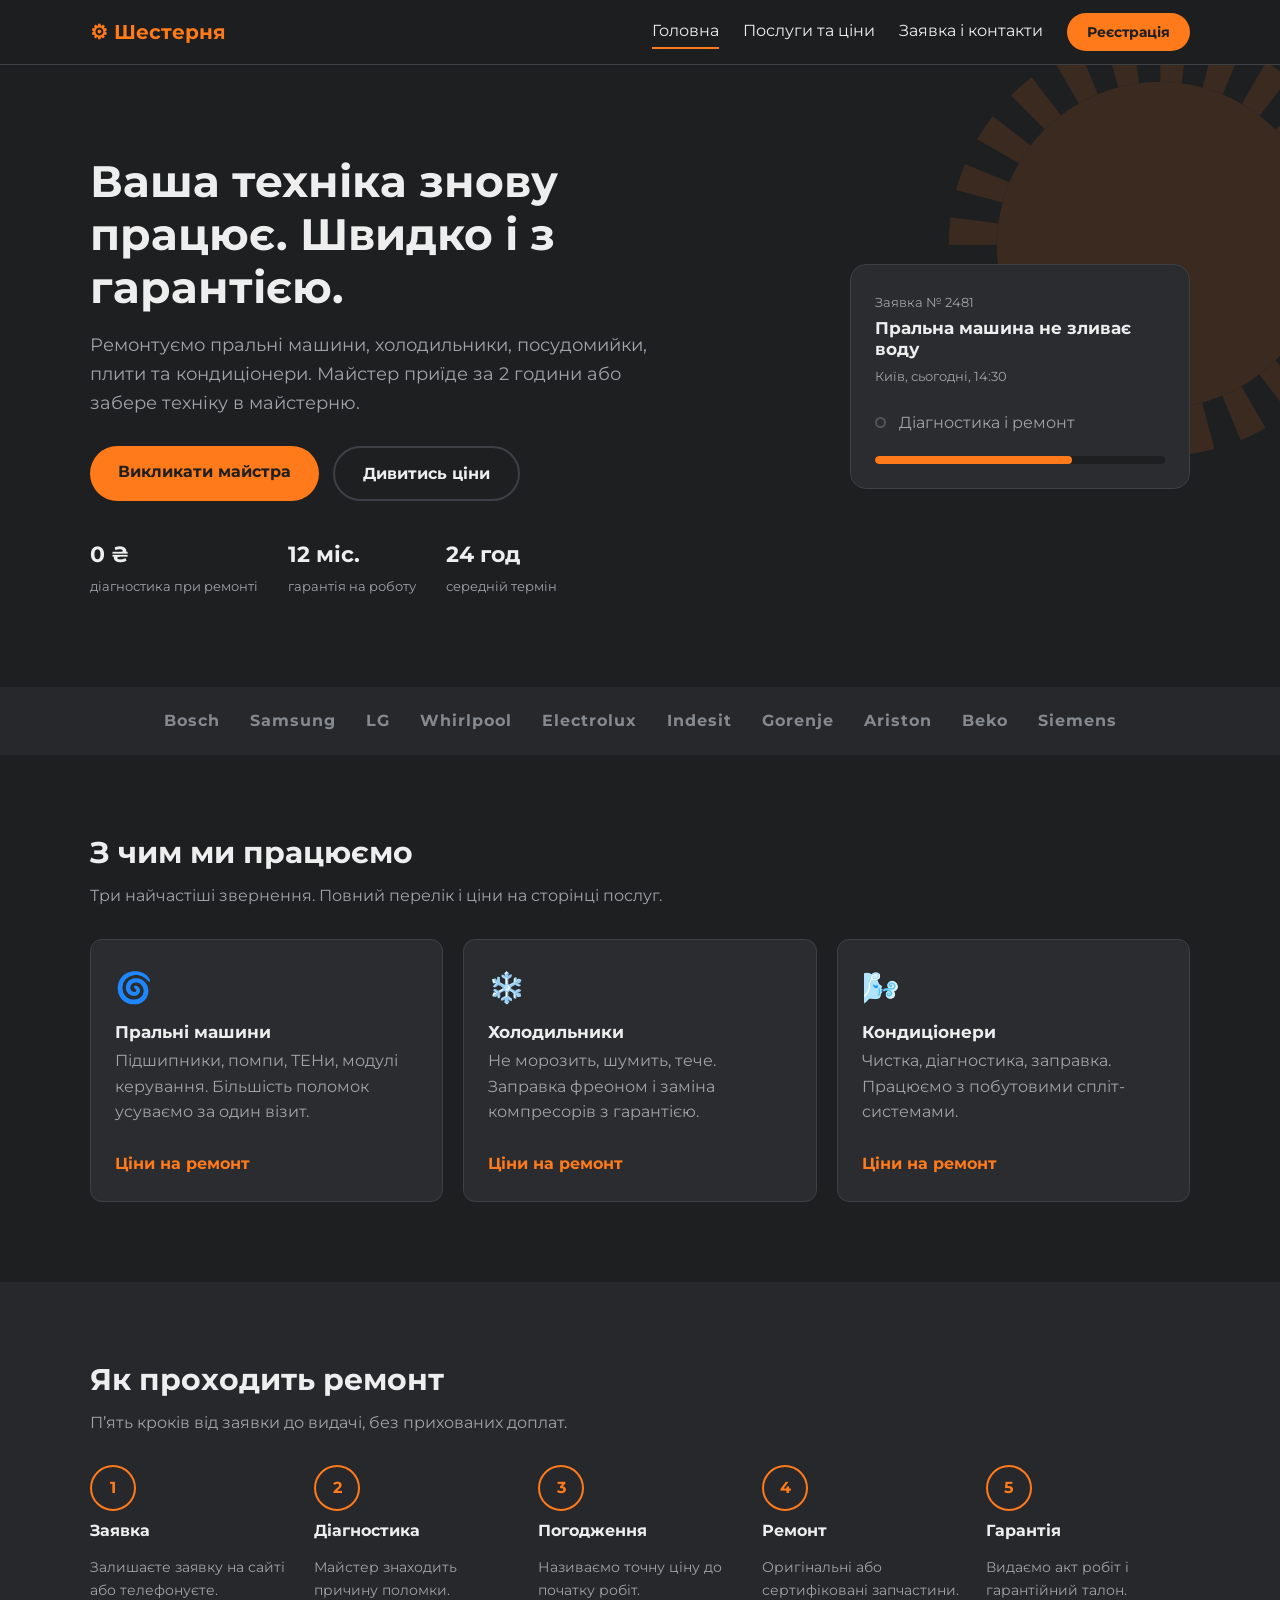
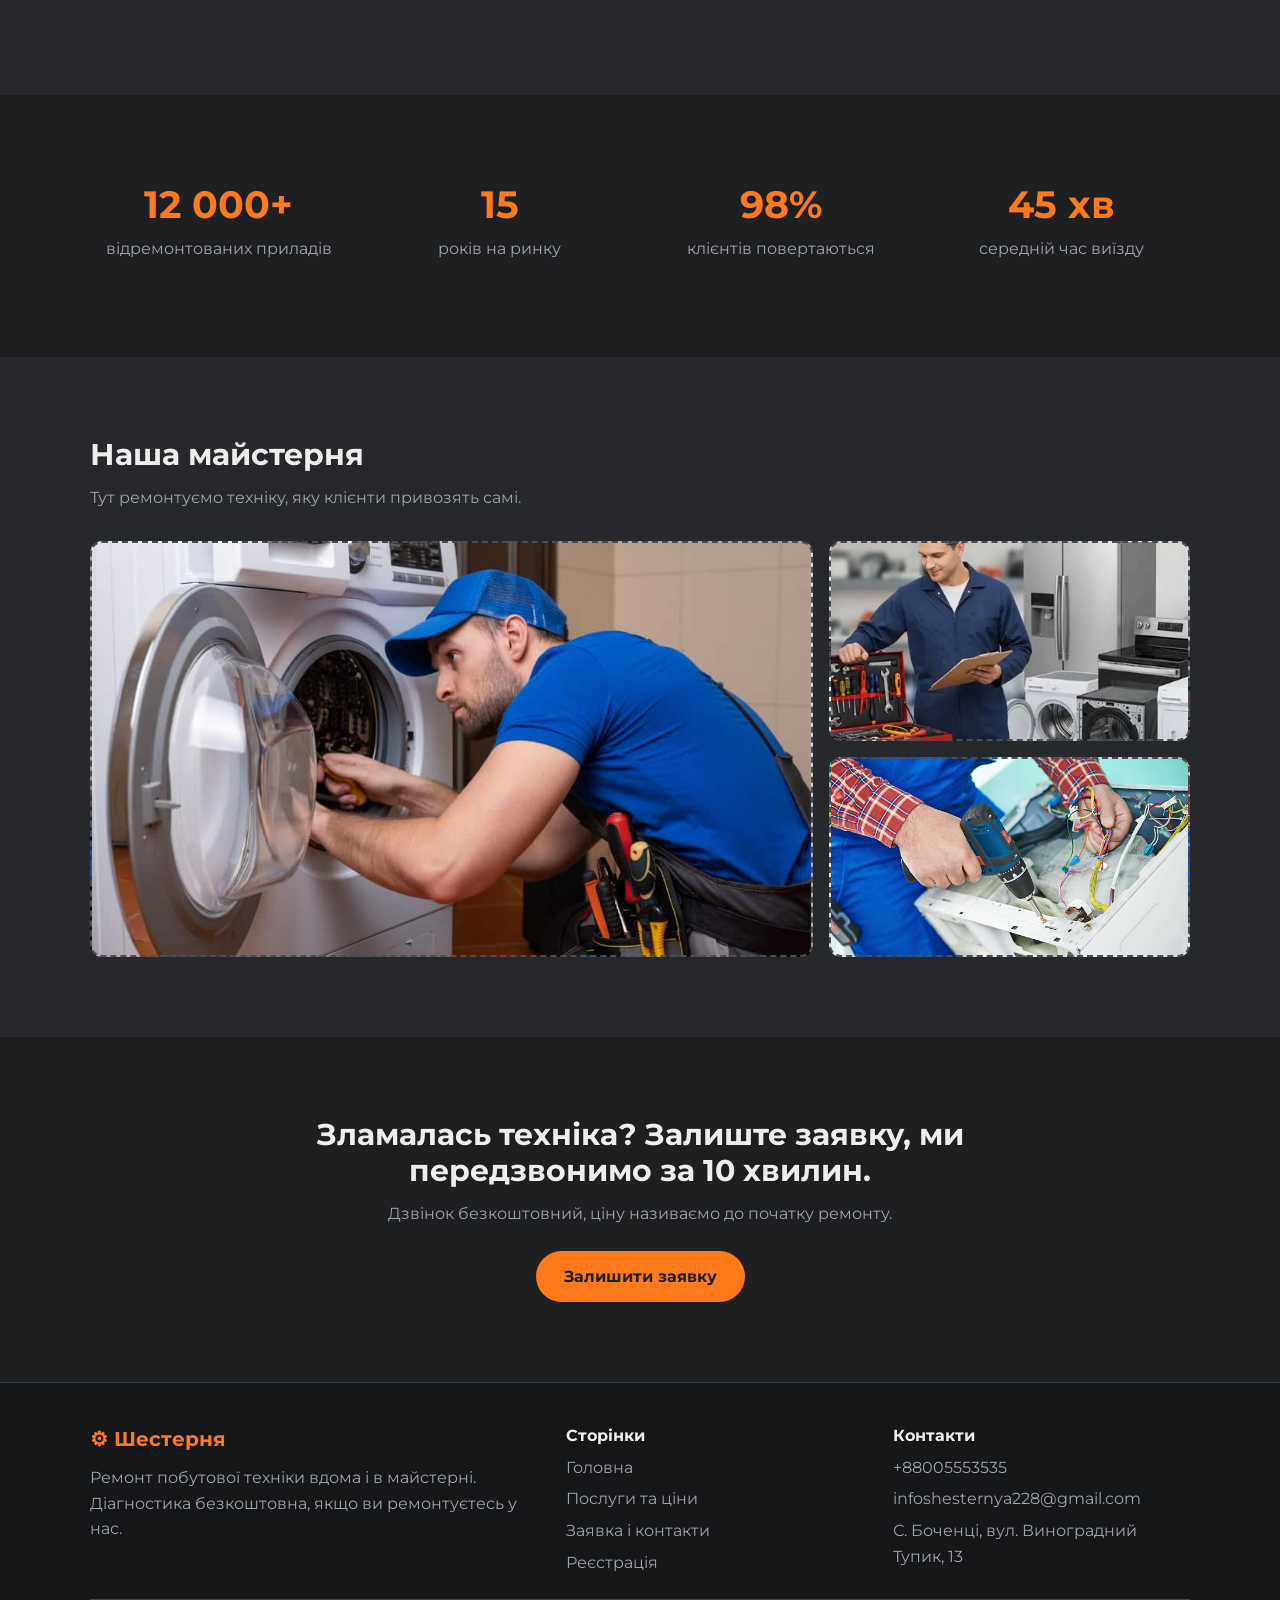
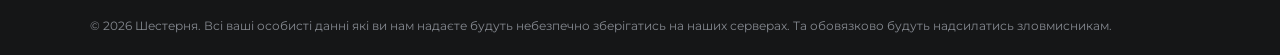
==== index.html @ bfdac815 "Add files via upload" ====
<!doctype html>
<html lang="uk">
<head>
  <meta charset="utf-8">
  <meta name="theme-color" content="#1e1f21">
  <meta name="description" content="Шестерня — ремонт пральних машин, холодильників, посудомийок та іншої побутової техніки в Києві.">
  <title>Шестерня — сервісний центр побутової техніки</title>
  <link rel="preconnect" href="https://fonts.googleapis.com">
  <link rel="preconnect" href="https://fonts.gstatic.com" crossorigin>
  <link href="https://fonts.googleapis.com/css2?family=Montserrat:wght@400;500;700&display=swap" rel="stylesheet">
  <link rel="stylesheet" href="style.css">
</head>
<body>
  <header>
    <div class="wrap top">
      <a href="index.html" class="logo">⚙ Шестерня</a>
      <nav id="links" aria-label="Головна навігація">
        <a href="index.html" class="active" aria-current="page">Головна</a>
        <a href="services.html">Послуги та ціни</a>
        <a href="contacts.html">Заявка і контакти</a>
        <a href="register.html" class="btn">Реєстрація</a>
      </nav>
    </div>
  </header>

  <main>
    <section class="hero">
      <svg class="gear" viewBox="0 0 200 200" aria-hidden="true" focusable="false">
        <circle cx="100" cy="100" r="78" fill="none" stroke="currentColor" stroke-width="20" stroke-dasharray="10.21 10.21" />
        <circle cx="100" cy="100" r="68" fill="currentColor" />
      </svg>
      <div class="wrap hero-grid">
        <div class="hero-text">
          <h1>Ваша техніка знову працює. Швидко і з гарантією.</h1>
          <p class="big">Ремонтуємо пральні машини, холодильники, посудомийки, плити та кондиціонери. Майстер приїде за 2 години або забере техніку в майстерню.</p>
          <div class="buttons">
            <a class="btn" href="contacts.html">Викликати майстра</a>
            <a class="btn ghost" href="services.html">Дивитись ціни</a>
          </div>
          <div class="facts">
            <div><b>0 ₴</b><span>діагностика при ремонті</span></div>
            <div><b>12 міс.</b><span>гарантія на роботу</span></div>
            <div><b>24 год</b><span>середній термін</span></div>
          </div>
        </div>
        <aside class="ticket" aria-label="Приклад статусу заявки">
          <small>Заявка № 2481</small>
          <h2>Пральна машина не зливає воду</h2>
          <small>Київ, сьогодні, 14:30</small>
          <ul>
            <li class="done">Заявку прийнято</li>
            <li class="done">Майстра призначено</li>
            <li class="done">Майстер їде до вас, ~40 хв</li>
            <li>Діагностика і ремонт</li>
          </ul>
          <div class="progress" role="progressbar" aria-label="Прогрес заявки" aria-valuemin="0" aria-valuemax="100" aria-valuenow="68"><div></div></div>
        </aside>
      </div>
    </section>

    <div class="brands" aria-label="Бренди техніки">Bosch Samsung LG Whirlpool Electrolux Indesit Gorenje Ariston Beko Siemens</div>

    <section>
      <div class="wrap">
        <h2>З чим ми працюємо</h2>
        <p>Три найчастіші звернення. Повний перелік і ціни на сторінці послуг.</p>
        <div class="cards">
          <article class="card"><div class="icon" aria-hidden="true">🌀</div><h3>Пральні машини</h3><p>Підшипники, помпи, ТЕНи, модулі керування. Більшість поломок усуваємо за один візит.</p><a class="more" href="services.html">Ціни на ремонт</a></article>
          <article class="card"><div class="icon" aria-hidden="true">❄️</div><h3>Холодильники</h3><p>Не морозить, шумить, тече. Заправка фреоном і заміна компресорів з гарантією.</p><a class="more" href="services.html">Ціни на ремонт</a></article>
          <article class="card"><div class="icon" aria-hidden="true">🌬️</div><h3>Кондиціонери</h3><p>Чистка, діагностика, заправка. Працюємо з побутовими спліт-системами.</p><a class="more" href="services.html">Ціни на ремонт</a></article>
        </div>
      </div>
    </section>

    <section class="dark">
      <div class="wrap">
        <h2>Як проходить ремонт</h2>
        <p>П’ять кроків від заявки до видачі, без прихованих доплат.</p>
        <div class="steps">
          <article class="step"><b>1</b><h3>Заявка</h3><p>Залишаєте заявку на сайті або телефонуєте.</p></article>
          <article class="step"><b>2</b><h3>Діагностика</h3><p>Майстер знаходить причину поломки.</p></article>
          <article class="step"><b>3</b><h3>Погодження</h3><p>Називаємо точну ціну до початку робіт.</p></article>
          <article class="step"><b>4</b><h3>Ремонт</h3><p>Оригінальні або сертифіковані запчастини.</p></article>
          <article class="step"><b>5</b><h3>Гарантія</h3><p>Видаємо акт робіт і гарантійний талон.</p></article>
        </div>
      </div>
    </section>

    <section>
      <div class="wrap stats">
        <div><b>12 000+</b><p>відремонтованих приладів</p></div>
        <div><b>15</b><p>років на ринку</p></div>
        <div><b>98%</b><p>клієнтів повертаються</p></div>
        <div><b>45 хв</b><p>середній час виїзду</p></div>
      </div>
    </section>

    <section class="dark">
      <div class="wrap">
        <h2>Наша майстерня</h2>
        <p>Тут ремонтуємо техніку, яку клієнти привозять самі.</p>
        <div class="photos" aria-label="Фотографії майстерні">
          <div class="slot big" role="img" aria-label="Фото майстерні"></div>
          <div class="slot" role="img" aria-label="Фото робочого місця"></div>
          <div class="slot" role="img" aria-label="Фото інструментів"></div>
        </div>
      </div>
    </section>

    <section class="cta">
      <div class="wrap">
        <h2>Зламалась техніка? Залиште заявку, ми передзвонимо за 10 хвилин.</h2>
        <p>Дзвінок безкоштовний, ціну називаємо до початку ремонту.</p>
        <a class="btn" href="contacts.html">Залишити заявку</a>
      </div>
    </section>
  </main>

  <footer>
    <div class="wrap">
      <div class="foot">
        <div><b class="logo">⚙ Шестерня</b><p>Ремонт побутової техніки вдома і в майстерні.<br>Діагностика безкоштовна, якщо ви ремонтуєтесь у нас.</p></div>
    <div><b>Сторінки</b><a href="index.html">Головна</a><a href="services.html">Послуги та ціни</a><a href="contacts.html">Заявка і контакти</a><a href="">Реєстрація</a></div>
    <div><b>Контакти</b><a href="tel:+380440000000">+88005553535</a><a href="mailto:info@shesternya.example">infoshesternya228@gmail.com</a><a href="">С. Боченці, вул. Виноградний Тупик, 13</a></div>
  </div><div class="copy">© 2026 Шестерня. Всі ваші особисті данні які ви нам надаєте будуть небезпечно зберігатись на наших серверах. Та обовязково будуть надсилатись зловмисникам.</div>
    </div>
  </footer>
  <script src="script.js" defer></script>
</body>
</html>
---- style.css ----
:root {
  color-scheme: dark;
  --bg: #1e1f21;
  --bg-soft: #26282b;
  --card: #2a2c2f;
  --border: #3d4044;
  --text: #eeeeee;
  --muted: #a0a3a8;
  --accent: #ff7a1a;
  --danger: #ff5d5d;
  --radius: 12px;
}

*,
*::before,
*::after {
  box-sizing: border-box;
}

html {
  scroll-behavior: smooth;
  scroll-padding-top: 84px;
}

body {
  min-width: 320px;
  margin: 0;
  background: var(--bg);
  color: var(--text);
  font-family: 'Montserrat', Arial, sans-serif;
  line-height: 1.6;
}

button,
input,
select,
textarea {
  font: inherit;
}


a {
  color: inherit;
  text-decoration: none;
}

button:focus-visible,
a:focus-visible,
input:focus-visible,
select:focus-visible,
textarea:focus-visible {
  outline: 2px solid var(--accent);
  outline-offset: 3px;
}

h1,
h2,
h3 {
  margin-top: 0;
  line-height: 1.2;
}

h1 {
  font-size: clamp(2rem, 4vw, 2.75rem);
}

h2 {
  margin-bottom: 12px;
  font-size: clamp(1.5rem, 3vw, 1.875rem);
}

h3 {
  font-size: 1.0625rem;
}

p {
  margin-top: 0;
  color: var(--muted);
}

.wrap {
  width: min(1100px, 92%);
  margin-inline: auto;
}

section {
  padding-block: 80px;
}

.dark {
  background: var(--bg-soft);
}

.section-top-small {
  padding-top: 20px;
}

header {
  position: sticky;
  z-index: 1000;
  top: 0;
  background: rgb(30 31 33 / 92%);
  border-bottom: 1px solid var(--border);
  -webkit-backdrop-filter: blur(8px);
  backdrop-filter: blur(8px);
}

.top {
  position: relative;
  display: flex;
  min-height: 64px;
  align-items: center;
  justify-content: space-between;
  gap: 20px;
}

.logo {
  color: var(--accent);
  font-size: 20px;
  font-weight: 700;
  white-space: nowrap;
}

#links {
  display: flex;
  align-items: center;
  gap: 24px;
}

#links a:not(.btn) {
  padding-block: 3px;
  border-bottom: 2px solid transparent;
  transition: border-color 0.2s, color 0.2s;
}

#links a:hover,
#links a.active:not(.btn) {
  border-bottom-color: var(--accent);
}


.btn {
  display: inline-block;
  padding: 13px 28px;
  border: 0;
  border-radius: 30px;
  background: var(--accent);
  color: var(--bg);
  cursor: pointer;
  font-size: 16px;
  font-weight: 700;
  text-align: center;
  transition: background 0.2s, transform 0.2s;
}

#links a.btn {
  padding: 8px 20px;
  border-bottom: 0;
  font-size: 14px;
}

.btn:hover {
  transform: translateY(-2px);
  background: #ffa04d;
}

.btn:active {
  transform: translateY(0);
}

.btn.ghost {
  border: 2px solid var(--border);
  background: transparent;
  color: var(--text);
}

.btn.ghost:hover {
  border-color: var(--accent);
  background: transparent;
  color: var(--accent);
}

.hero {
  position: relative;
  overflow: hidden;
  padding-block: 90px;
  margin-bottom: -1px;
}

.hero.small {
  padding-block: 60px;
}

.hero-grid {
  position: relative;
  display: flex;
  align-items: center;
  justify-content: space-between;
  gap: 40px;
}

.hero-text {
  max-width: 560px;
  animation: fade-in 0.7s ease both;
}

.hero h1 {
  margin-bottom: 18px;
}

.hero p.big {
  margin-bottom: 28px;
  font-size: 18px;
}

.buttons {
  display: flex;
  flex-wrap: wrap;
  gap: 14px;
}

.facts {
  display: flex;
  flex-wrap: wrap;
  gap: 24px 30px;
  margin-top: 36px;
}

.facts b {
  display: block;
  font-size: 22px;
}

.facts span {
  color: var(--muted);
  font-size: 13px;
}

.gear {
  position: absolute;
  top: -60px;
  right: -120px;
  width: min(480px, 48vw);
  color: var(--accent);
  opacity: 0.12;
  pointer-events: none;
  animation: spin 40s linear infinite;
}

.ticket {
  flex: 0 0 340px;
  width: 340px;
  padding: 24px;
  border: 1px solid var(--border);
  border-radius: 16px;
  background: var(--card);
}

.ticket small {
  color: var(--muted);
}

.ticket h2 {
  margin-block: 4px;
  font-size: 17px;
}

.ticket ul {
  margin-block: 16px;
  padding: 0;
  list-style: none;
}

.ticket li {
  position: relative;
  padding: 5px 0 5px 24px;
  color: var(--muted);
}

.ticket li::before {
  position: absolute;
  top: 12px;
  left: 0;
  width: 11px;
  height: 11px;
  border: 2px solid #555;
  border-radius: 50%;
  content: '';
}

.ticket li.done {
  color: var(--text);
}

.ticket li.done::before {
  border-color: var(--accent);
  background: var(--accent);
}

.progress {
  height: 8px;
  overflow: hidden;
  border-radius: 8px;
  background: var(--bg);
}

.progress div {
  width: 68%;
  height: 100%;
  border-radius: inherit;
  background: var(--accent);
}

.brands {
  padding: 18px 4%;
  background: var(--bg-soft);
  color: #858990;
  font-weight: 700;
  letter-spacing: 1px;
  line-height: 2;
  text-align: center;
  word-spacing: 24px;
}

.cards {
  display: grid;
  grid-template-columns: repeat(3, minmax(0, 1fr));
  gap: 20px;
  margin-top: 30px;
}

.card {
  min-width: 0;
  padding: 24px;
  border: 1px solid var(--border);
  border-radius: var(--radius);
  background: var(--card);
  transition: transform 0.25s, border-color 0.25s;
}

.card:hover {
  transform: translateY(-4px);
  border-color: var(--accent);
}

.card .icon {
  margin-bottom: 10px;
  font-size: 30px;
}

.card h3 {
  margin-bottom: 6px;
}

.card p {
  overflow-wrap: anywhere;
}

.card .price {
  display: block;
  margin-top: 12px;
  color: var(--accent);
  font-weight: 700;
}

.card a.more {
  display: inline-block;
  margin-top: 10px;
  color: var(--accent);
  font-weight: 700;
}

.fade .card {
  animation: fade-in 0.3s ease both;
}

.steps {
  display: grid;
  grid-template-columns: repeat(5, minmax(0, 1fr));
  gap: 20px;
  margin-top: 30px;
}

.step b {
  display: grid;
  width: 46px;
  height: 46px;
  margin-bottom: 10px;
  place-items: center;
  border: 2px solid var(--accent);
  border-radius: 50%;
  color: var(--accent);
}

.step h3 {
  font-size: 16px;
}

.step p {
  font-size: 14px;
}

.stats {
  display: grid;
  grid-template-columns: repeat(4, minmax(0, 1fr));
  gap: 24px;
  text-align: center;
}

.stats b {
  display: block;
  color: var(--accent);
  font-size: clamp(1.8rem, 3.3vw, 2.375rem);
  overflow-wrap: anywhere;
}

.photos {
  display: grid;
  grid-template-columns: 2fr 1fr;
  grid-template-rows: repeat(2, minmax(160px, 200px));
  gap: 16px;
  margin-top: 30px;
}

.slot {
  display: flex;
  min-width: 0;
  align-items: center;
  justify-content: center;
  padding: 16px;
  border: 2px dashed #4a4e54;
  border-radius: var(--radius);
  color: var(--muted);
  font-size: 14px;
  text-align: center;
  background-position: center;
  background-size: cover;
}

.slot.big {
  grid-row: span 2;
  background-image: url("photo/muzhyk.jpg");
}

.slot:nth-child(2) {
  background-image: url("photo/muzhyk2.jpg");
}

.slot:nth-child(3) {
  background-image: url("photo/muzhyk3.jpg");
}

.cta {
  text-align: center;
}

.cta h2 {
  max-width: 850px;
  margin-inline: auto;
}

.cta p {
  margin-bottom: 24px;
}

.price-note {
  margin-top: 24px;
}

.two {
  display: flex;
  align-items: flex-start;
  gap: 40px;
}

.two > div {
  flex: 1 1 0;
  min-width: 0;
}

.box {
  min-width: 0;
  padding: 30px;
  border: 1px solid var(--border);
  border-radius: 16px;
  background: var(--card);
}

label {
  display: block;
  margin-bottom: 14px;
  font-size: 14px;
}

.form-field {
  margin-bottom: 14px;
  font-size: 14px;
}

.form-field > label {
  margin-bottom: 0;
}

input,
select,
textarea {
  display: block;
  width: 100%;
  min-width: 0;
  margin-top: 6px;
  padding: 11px 13px;
  border: 1px solid var(--border);
  border-radius: 8px;
  background: var(--bg);
  color: var(--text);
  transition: border-color 0.2s;
}

textarea {
  min-height: 100px;
  resize: vertical;
}

input:focus,
select:focus,
textarea:focus {
  border-color: var(--accent);
  outline: none;
}

input.bad,
select.bad,
textarea.bad {
  border-color: var(--danger);
}

input[type='checkbox'] {
  display: inline-block;
  width: auto;
  margin: 0 8px 0 0;
  vertical-align: middle;
  accent-color: var(--accent);
}

.agree-label {
  line-height: 1.5;
}

.err {
  display: block;
  min-height: 16px;
  margin-top: 3px;
  color: var(--danger);
  font-size: 12px;
}

.button-full {
  width: 100%;
}

#meter {
  height: 6px;
  margin-bottom: 4px;
  overflow: hidden;
  border-radius: 6px;
  background: var(--bg);
}

#meterBar {
  width: 0;
  height: 100%;
  border-radius: 6px;
  background: var(--danger);
  transition: width 0.25s, background-color 0.25s;
}

#meterText {
  display: block;
  margin-bottom: 12px;
  color: var(--muted);
  font-size: 12px;
}

.passrow {
  position: relative;
  display: block;
}

.passrow input {
  padding-right: 48px;
}

#showPass {
  position: absolute;
  top: 50%;
  right: 8px;
  padding: 4px;
  transform: translateY(-50%);
  border: 0;
  background: transparent;
  color: var(--text);
  cursor: pointer;
  font-size: 17px;
}

.done {
  display: none;
  padding-block: 30px;
  text-align: center;
}

.done .check {
  color: var(--accent);
  font-size: 50px;
}

.done-link {
  margin-top: 16px;
}

.list {
  margin-top: 24px;
  padding: 0;
  list-style: none;
}

.list li {
  margin-bottom: 12px;
  padding: 14px 16px;
  border: 1px solid var(--border);
  border-radius: 10px;
  background: var(--card);
  transition: border-color 0.2s;
}

.list li:hover {
  border-color: var(--accent);
}

.map {
  display: flex;
  min-height: 180px;
  align-items: center;
  justify-content: center;
  margin-top: 20px;
  padding: 20px;
  border: 2px dashed #4a4e54;
  border-radius: var(--radius);
  color: var(--muted);
  text-align: center;
}

.faq-wrap {
  max-width: 800px;
}

.question {
  position: relative;
  width: 100%;
  padding: 18px 30px 18px 0;
  border: 0;
  border-bottom: 1px solid var(--border);
  background: transparent;
  color: var(--text);
  cursor: pointer;
  font-size: 17px;
  text-align: left;
}

.question:hover,
.question[aria-expanded='true'] {
  color: var(--accent);
}

.question::after {
  position: absolute;
  right: 4px;
  color: var(--accent);
  content: '+';
  font-size: 24px;
}

.question.open::after {
  content: '−';
}

.answer {
  max-height: 0;
  overflow: hidden;
  transition: max-height 0.3s ease;
}

.answer p {
  padding-block: 14px;
  margin-bottom: 0;
}

footer {
  padding: 40px 0 20px;
  border-top: 1px solid var(--border);
  background: #151617;
}

.foot {
  display: grid;
  grid-template-columns: 1.5fr 1fr 1fr;
  gap: 30px;
  margin-bottom: 24px;
}

.foot > div {
  min-width: 0;
}

.foot p {
  margin-top: 10px;
}

.foot a {
  display: block;
  margin-top: 6px;
  color: var(--muted);
  overflow-wrap: anywhere;
}

.foot a:hover {
  color: var(--accent);
}

.copy {
  padding-top: 16px;
  border-top: 1px solid var(--border);
  color: #858990;
  font-size: 12px;
}

.intro-copy {
  margin-top: 12px;
}

@keyframes fade-in {
  from {
    opacity: 0;
    transform: translateY(12px);
  }

  to {
    opacity: 1;
    transform: translateY(0);
  }
}

@keyframes spin {
  to {
    transform: rotate(360deg);
  }
}




@media (prefers-reduced-motion: reduce) {
  *,
  *::before,
  *::after {
    scroll-behavior: auto !important;
    animation-duration: 0.01ms !important;
    animation-iteration-count: 1 !important;
    transition-duration: 0.01ms !important;
  }
}
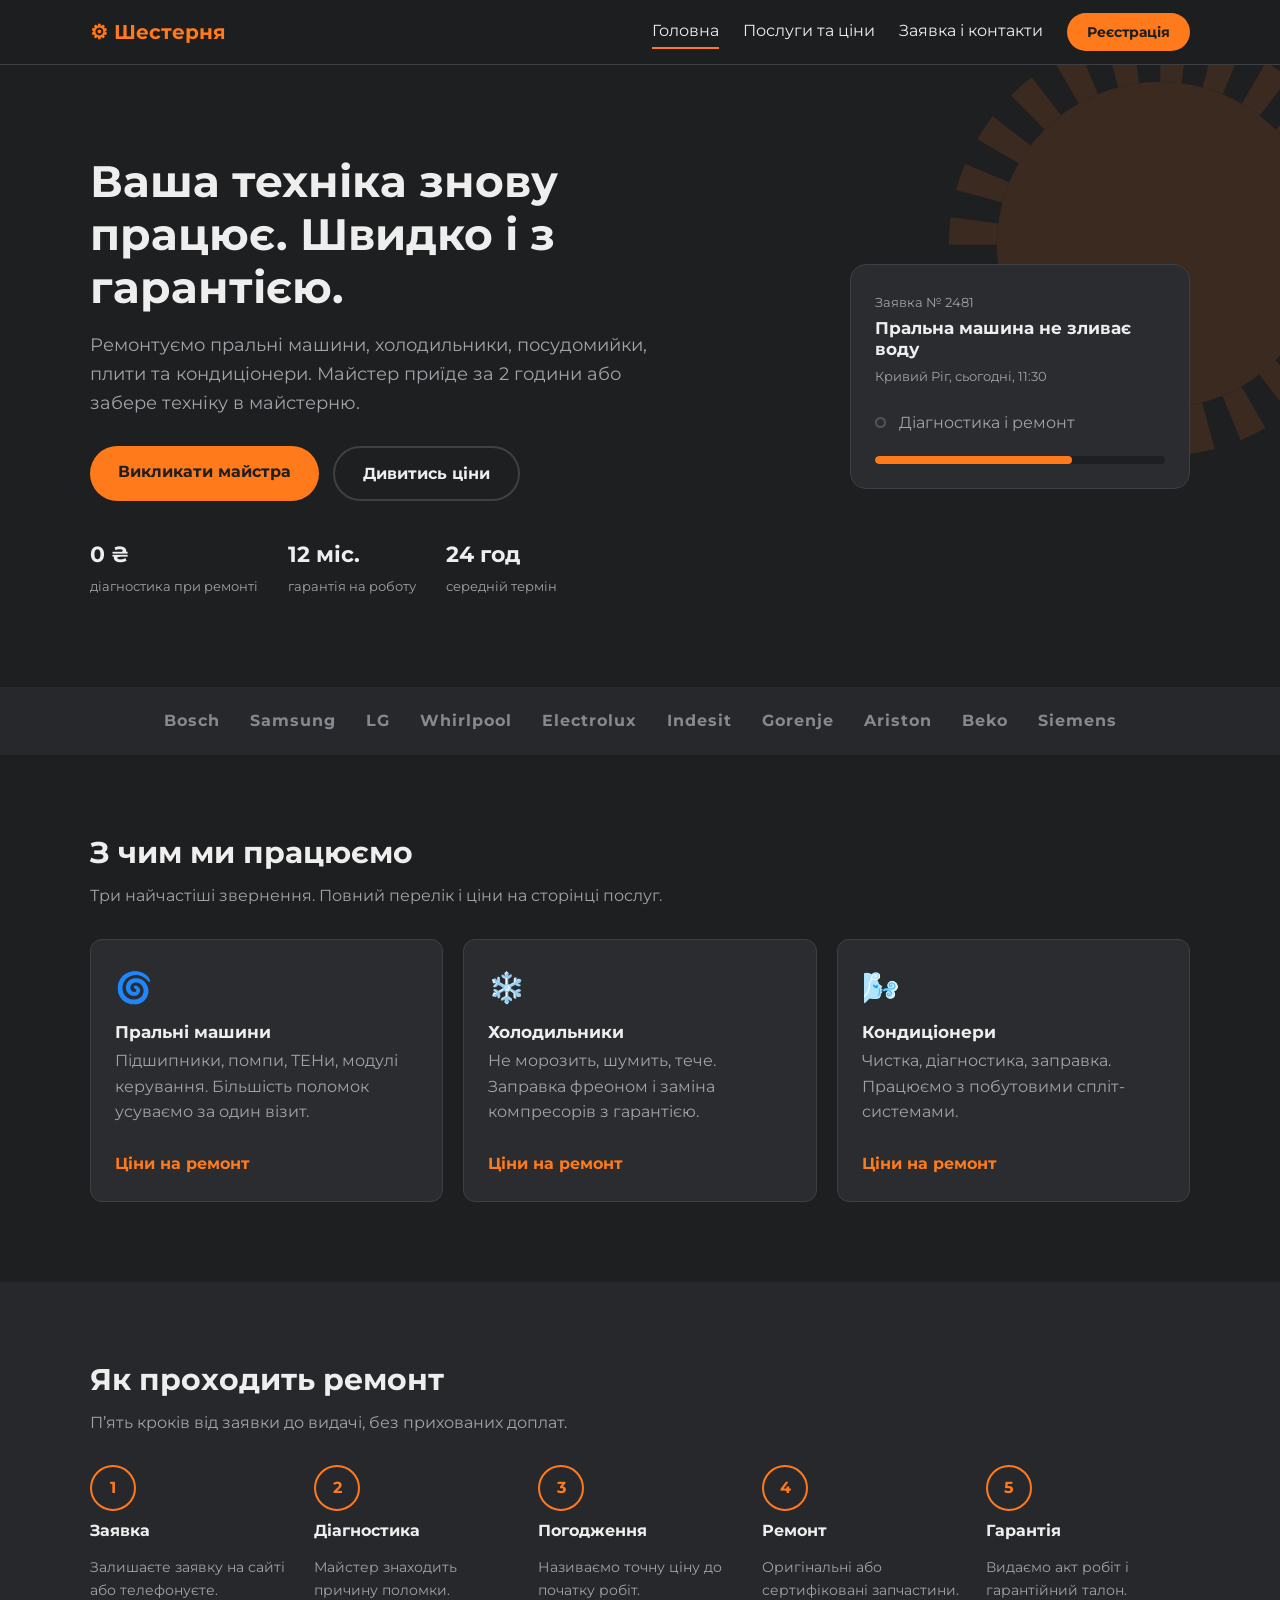
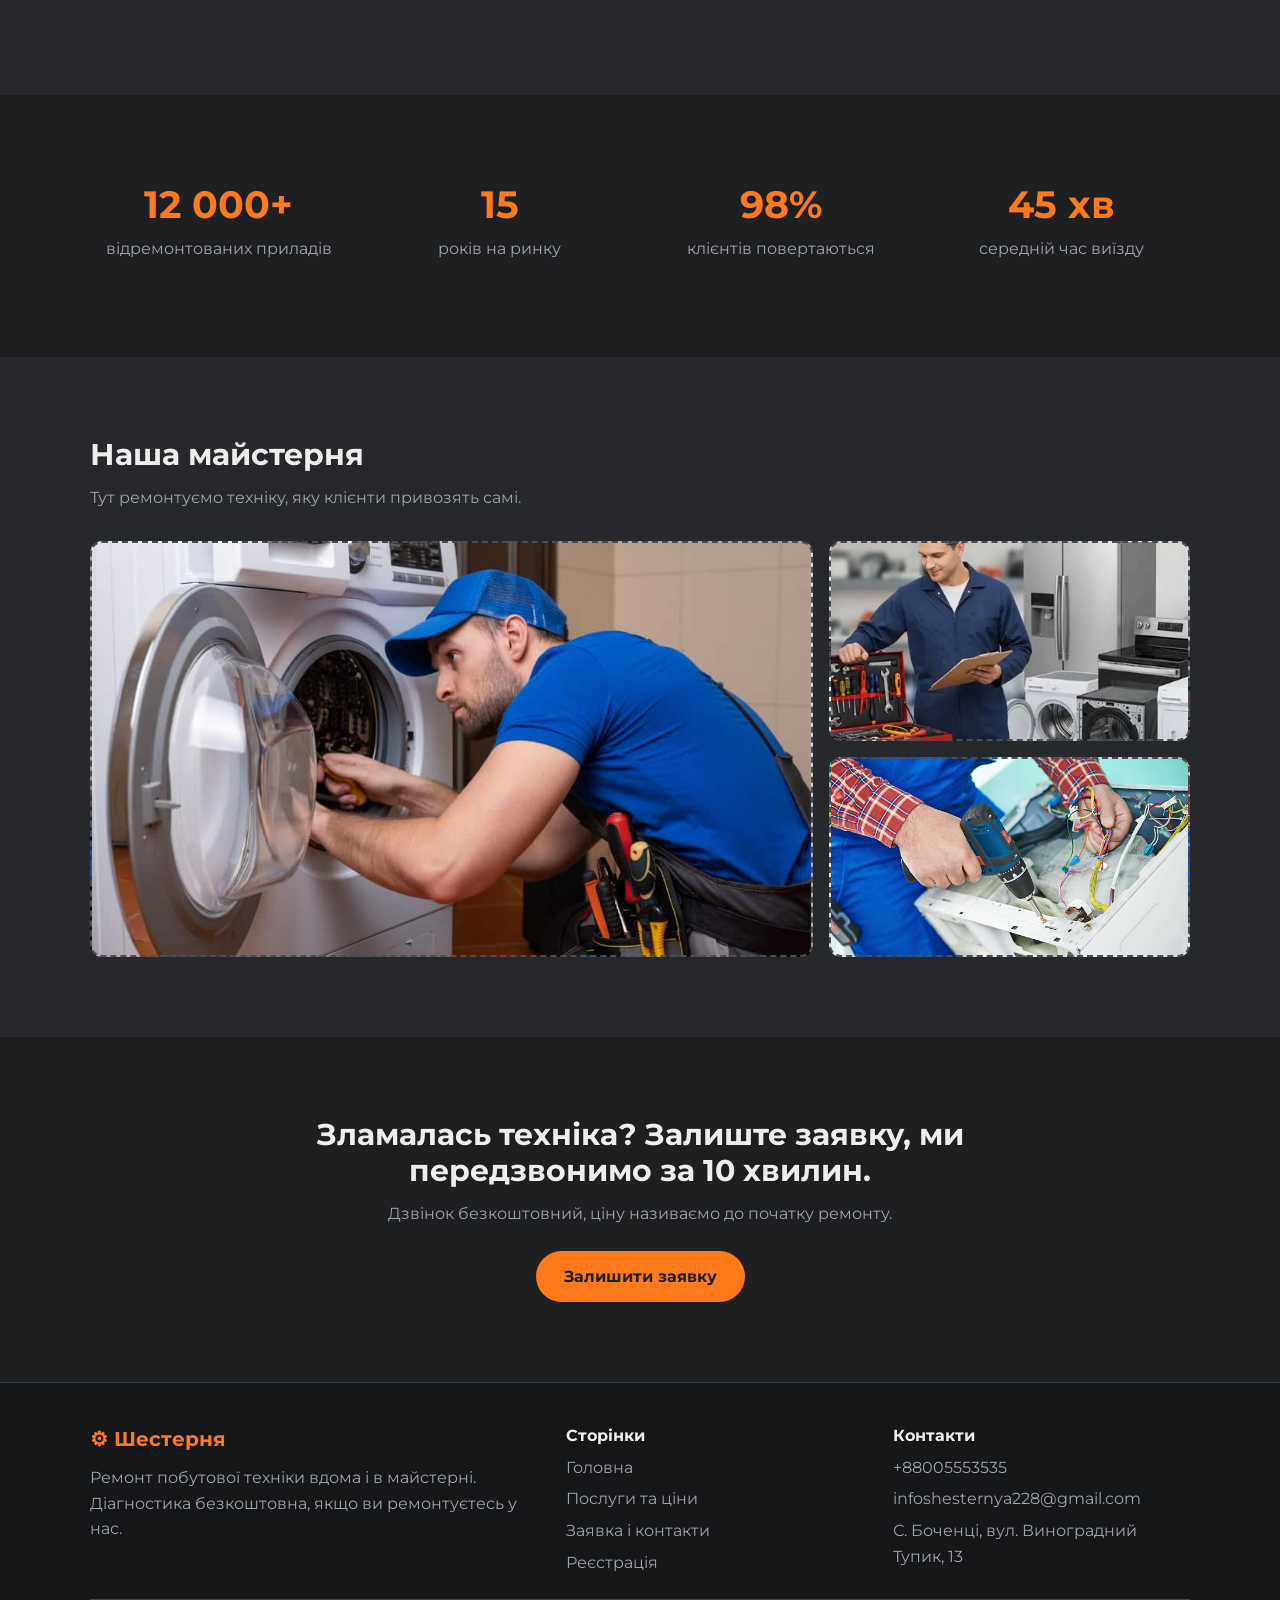
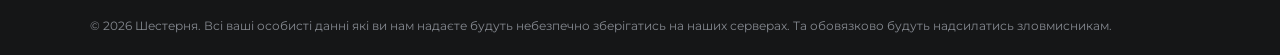
==== commit da9ac763: "Update location and time in ticket status" ====
--- a/index.html
+++ b/index.html
@@ -46,7 +46,7 @@
         <aside class="ticket" aria-label="Приклад статусу заявки">
           <small>Заявка № 2481</small>
           <h2>Пральна машина не зливає воду</h2>
-          <small>Київ, сьогодні, 14:30</small>
+          <small>Кривий Ріг, сьогодні, 11:30</small>
           <ul>
             <li class="done">Заявку прийнято</li>
             <li class="done">Майстра призначено</li>
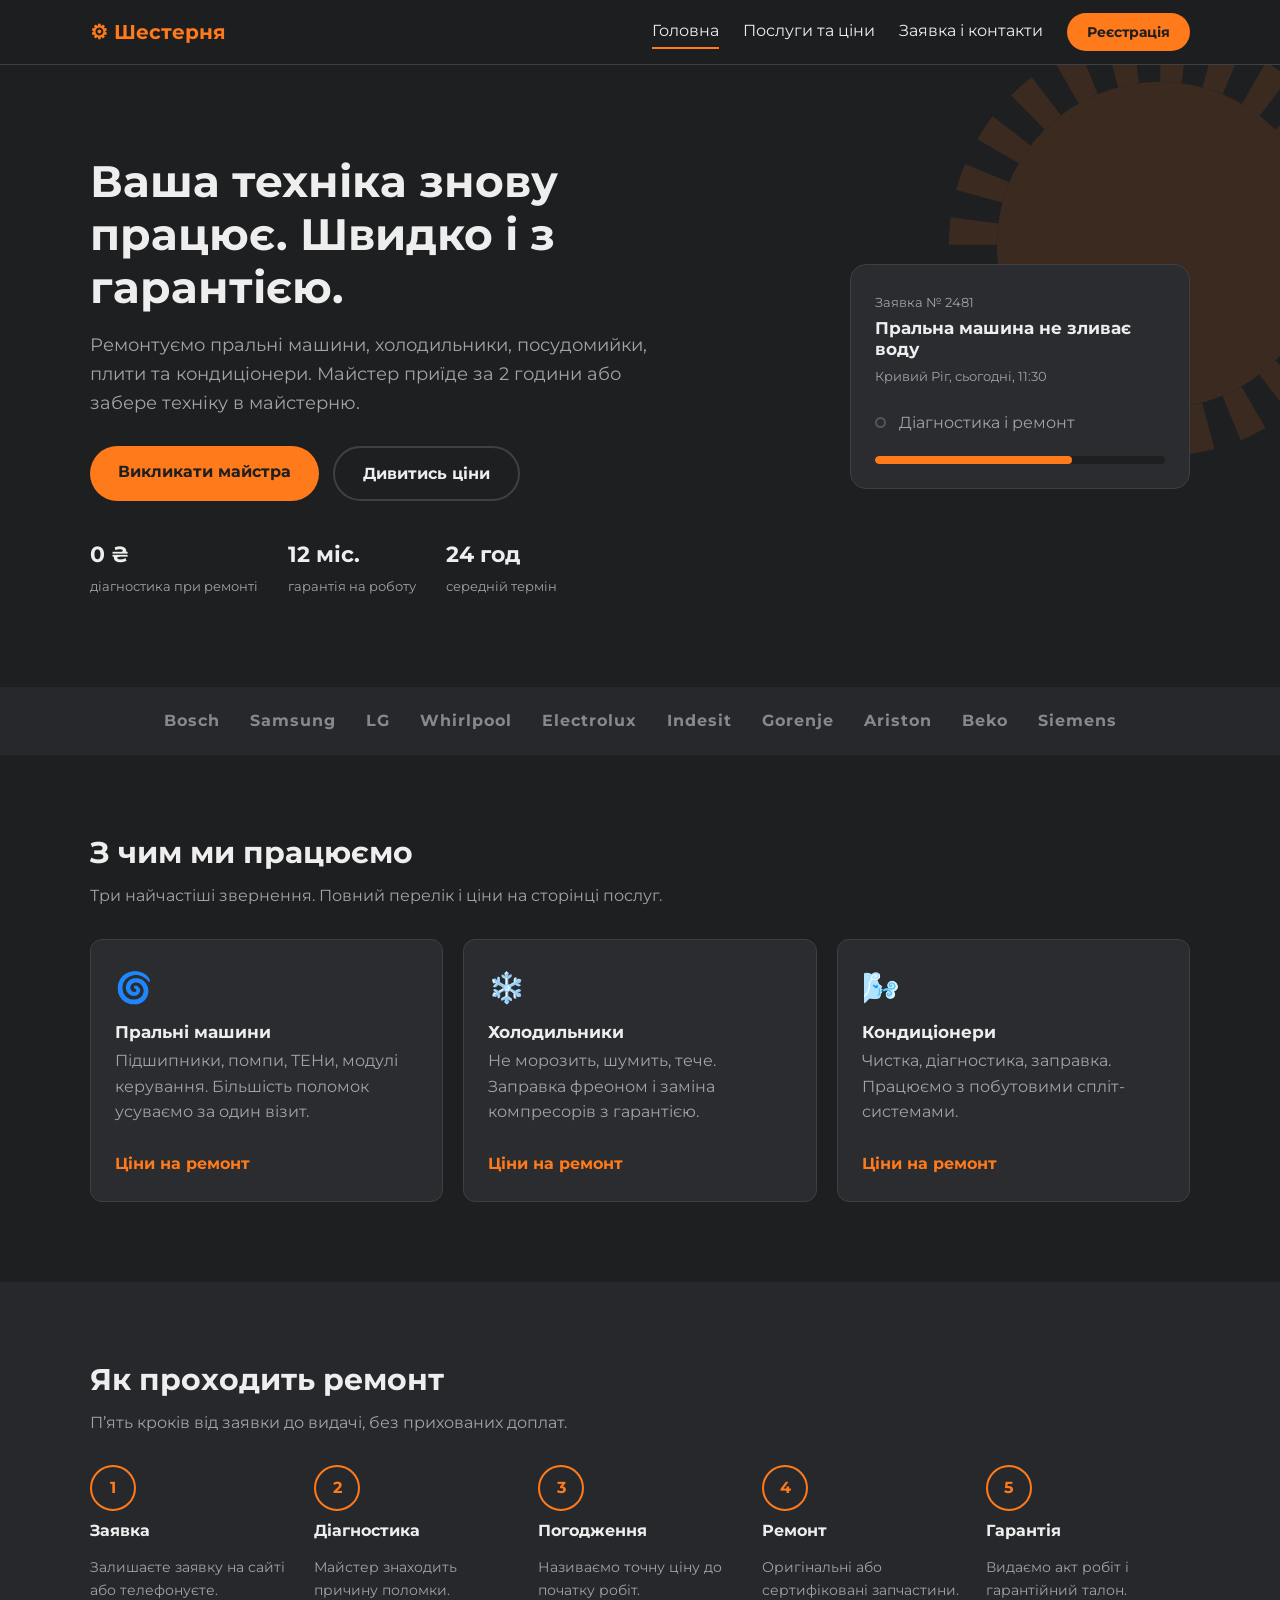
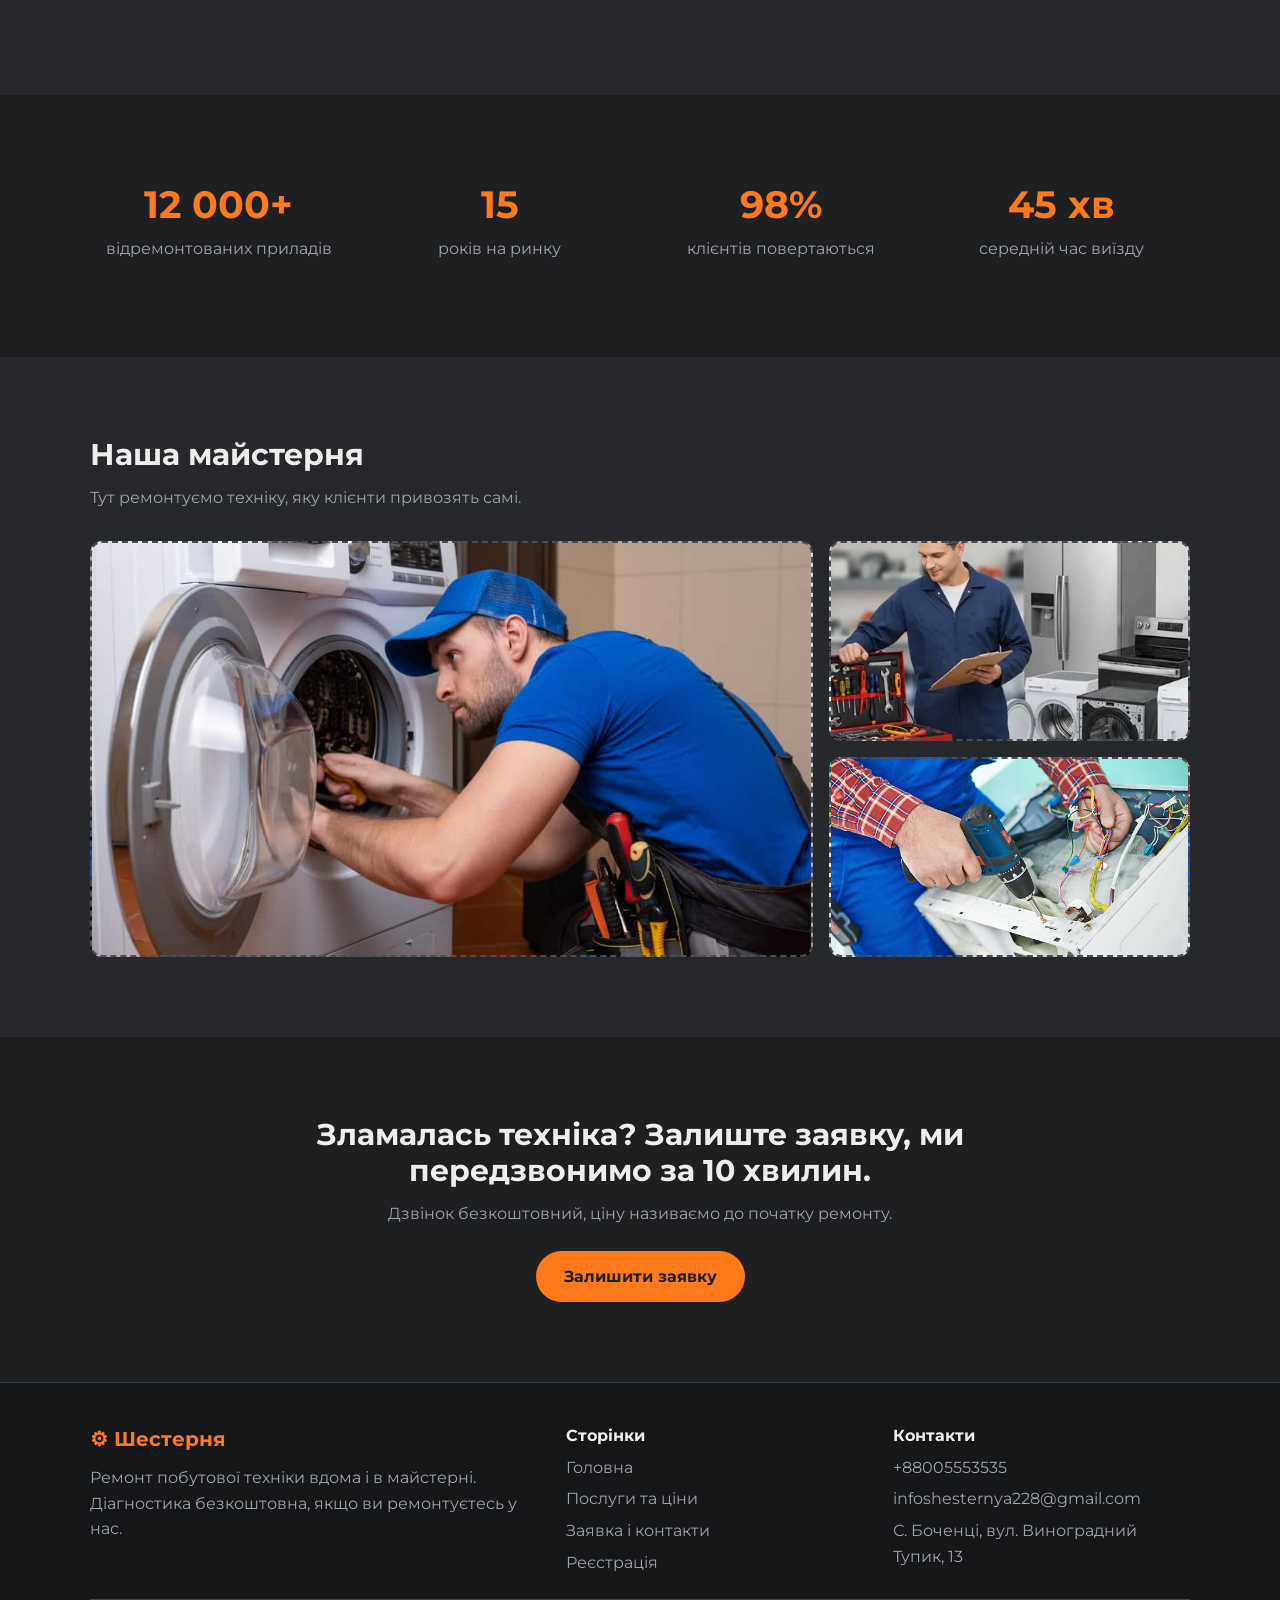
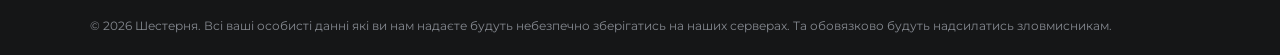
==== commit b0b8bdfb: "Update index.html" ====
--- a/index.html
+++ b/index.html
@@ -2,8 +2,9 @@
 <html lang="uk">
 <head>
   <meta charset="utf-8">
+  <meta name="viewport" content="width=device-width, initial-scale=1">
   <meta name="theme-color" content="#1e1f21">
-  <meta name="description" content="Шестерня — ремонт пральних машин, холодильників, посудомийок та іншої побутової техніки в Києві.">
+  <meta name="description" content="Шестерня — ремонт пральних машин, холодильників, посудомийок та іншої побутової техніки в Україні.">
   <title>Шестерня — сервісний центр побутової техніки</title>
   <link rel="preconnect" href="https://fonts.googleapis.com">
   <link rel="preconnect" href="https://fonts.gstatic.com" crossorigin>
--- a/style.css
+++ b/style.css
@@ -769,3 +769,352 @@
     transition-duration: 0.01ms !important;
   }
 }
+
+
+
+/* ========================================
+   МОБІЛЬНА АДАПТАЦІЯ
+   ======================================== */
+
+/* Планшети та мобільні пристрої */
+@media (max-width: 760px) {
+
+  html {
+    scroll-padding-top: 16px;
+  }
+
+  .wrap {
+    width: min(100% - 32px, 600px);
+  }
+
+  section {
+    padding-block: 48px;
+  }
+
+  /* Шапка та навігація */
+  .top {
+    min-height: auto;
+    flex-direction: column;
+    align-items: stretch;
+    gap: 12px;
+    padding-block: 14px;
+  }
+
+  .top > .logo {
+    align-self: flex-start;
+  }
+
+  #links {
+    display: flex;
+    flex-wrap: wrap;
+    justify-content: flex-start;
+    gap: 8px 16px;
+  }
+
+  #links a:not(.btn) {
+    padding-block: 5px;
+    font-size: 14px;
+  }
+
+  #links a.btn {
+    padding: 8px 14px;
+  }
+
+  /* Заголовки та головний екран */
+  h1 {
+    font-size: clamp(1.8rem, 6vw, 2.4rem);
+  }
+
+  h2 {
+    font-size: clamp(1.35rem, 4.5vw, 1.7rem);
+  }
+
+  .hero {
+    padding-block: 52px;
+  }
+
+  .hero.small {
+    padding-block: 36px;
+  }
+
+  .hero-grid {
+    flex-direction: column;
+    align-items: stretch;
+    gap: 28px;
+  }
+
+  .hero-text {
+    max-width: 100%;
+  }
+
+  .hero p.big {
+    font-size: 16px;
+  }
+
+  .gear {
+    top: -20px;
+    right: -100px;
+    width: 300px;
+  }
+
+  /* Кнопки */
+  .buttons {
+    gap: 10px;
+  }
+
+  .buttons .btn {
+    flex: 1 1 180px;
+    padding: 13px 16px;
+  }
+
+  /* Показники на головній */
+  .facts {
+    display: grid;
+    grid-template-columns: repeat(2, minmax(0, 1fr));
+    gap: 20px;
+    margin-top: 28px;
+  }
+
+  .facts > div {
+    min-width: 0;
+  }
+
+  .facts b {
+    font-size: 20px;
+  }
+
+  .facts span {
+    display: block;
+  }
+
+  /* Картка статусу заявки */
+  .ticket {
+    width: 100%;
+    flex: auto;
+    padding: 20px;
+  }
+
+  /* Бренди техніки */
+  .brands {
+    padding: 16px;
+    font-size: 13px;
+    word-spacing: 12px;
+  }
+
+  /* Картки послуг */
+  .cards {
+    grid-template-columns: repeat(2, minmax(0, 1fr));
+    gap: 14px;
+    margin-top: 24px;
+  }
+
+  .card {
+    padding: 18px;
+  }
+
+  .card .icon {
+    font-size: 26px;
+  }
+
+  /* Етапи ремонту */
+  .steps {
+    grid-template-columns: repeat(2, minmax(0, 1fr));
+    gap: 24px 16px;
+    margin-top: 24px;
+  }
+
+  /* Статистика */
+  .stats {
+    grid-template-columns: repeat(2, minmax(0, 1fr));
+    gap: 28px 16px;
+  }
+
+  /* Галерея майстерні */
+  .photos {
+    grid-template-columns: 1fr 1fr;
+    grid-template-rows: 220px 150px;
+    gap: 10px;
+  }
+
+  .slot.big {
+    grid-column: 1 / -1;
+    grid-row: auto;
+  }
+
+  /* Форми та двоколонкові блоки */
+  .two {
+    flex-direction: column;
+    gap: 28px;
+  }
+
+  .two > div {
+    width: 100%;
+    flex: auto;
+  }
+
+  .box {
+    width: 100%;
+    padding: 22px;
+  }
+
+  input,
+  select,
+  textarea {
+    font-size: 16px;
+  }
+
+  .button-full {
+    min-height: 48px;
+  }
+
+  /* Реєстрація */
+  .register-layout {
+    gap: 28px;
+  }
+
+  /* Часті запитання */
+  .question {
+    padding-block: 16px;
+    font-size: 15px;
+  }
+
+  /* Футер */
+  footer {
+    padding-top: 32px;
+  }
+
+  .foot {
+    grid-template-columns: repeat(2, minmax(0, 1fr));
+    gap: 24px 16px;
+  }
+
+  .foot > div:first-child {
+    grid-column: 1 / -1;
+  }
+
+  .copy {
+    font-size: 11px;
+    overflow-wrap: anywhere;
+  }
+}
+
+
+/* Вузькі телефони */
+@media (max-width: 480px) {
+
+  .wrap {
+    width: calc(100% - 28px);
+  }
+
+  section {
+    padding-block: 38px;
+  }
+
+  .hero {
+    padding-block: 40px;
+  }
+
+  .hero.small {
+    padding-block: 30px;
+  }
+
+  #links {
+    gap: 8px 12px;
+  }
+
+  #links a:not(.btn) {
+    font-size: 13px;
+  }
+
+  #links a.btn {
+    font-size: 13px;
+  }
+
+  .buttons {
+    flex-direction: column;
+  }
+
+  .buttons .btn {
+    width: 100%;
+    flex: auto;
+  }
+
+  .facts {
+    gap: 18px 12px;
+  }
+
+  .ticket {
+    padding: 17px;
+  }
+
+  .cards {
+    grid-template-columns: 1fr;
+    gap: 14px;
+  }
+
+  .card {
+    padding: 20px;
+  }
+
+  .steps {
+    grid-template-columns: 1fr;
+    gap: 22px;
+  }
+
+  .step {
+    display: grid;
+    grid-template-columns: 42px minmax(0, 1fr);
+    column-gap: 12px;
+    align-items: start;
+  }
+
+  .step b {
+    grid-row: 1 / span 2;
+    width: 38px;
+    height: 38px;
+    margin: 0;
+  }
+
+  .step h3 {
+    margin-bottom: 6px;
+  }
+
+  .step p {
+    margin-bottom: 0;
+  }
+
+  .photos {
+    grid-template-columns: 1fr;
+    grid-template-rows: 220px 160px 160px;
+  }
+
+  .slot.big {
+    grid-column: auto;
+  }
+
+  .box {
+    padding: 18px;
+  }
+
+  .foot {
+    grid-template-columns: 1fr;
+    gap: 22px;
+  }
+
+  .foot > div:first-child {
+    grid-column: auto;
+  }
+
+  .cta .btn {
+    width: 100%;
+  }
+}
+
+
+/* Підтримка телефонів із вирізами екрана */
+@supports (padding: env(safe-area-inset-bottom)) {
+  footer {
+    padding-bottom: max(20px, env(safe-area-inset-bottom));
+  }
+}
+
